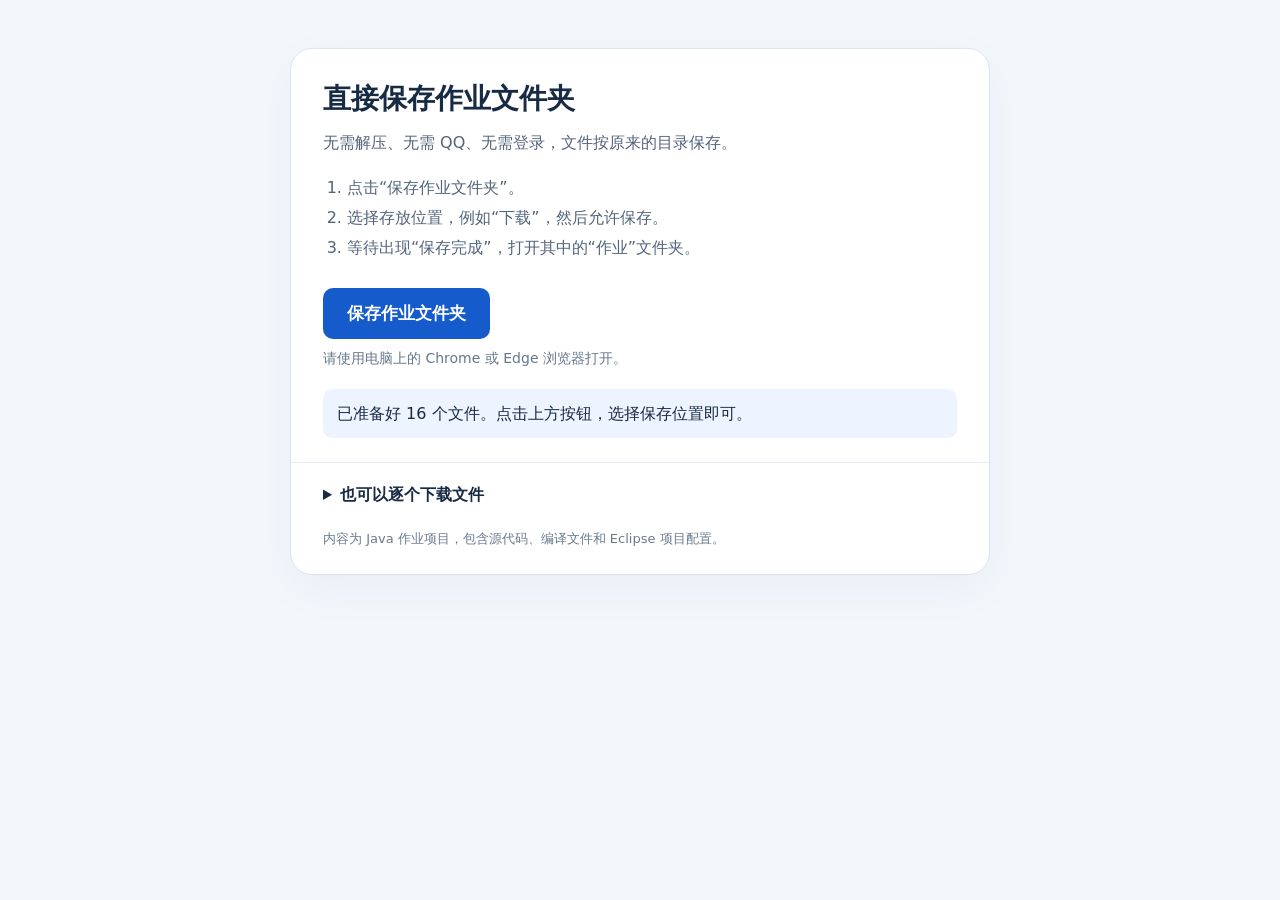
==== downloads/homework/index.html @ 347069c7 "Add folder download page without requiring ZIP extraction" ====
<!doctype html>
<html lang="zh-CN">
<head>
  <meta charset="utf-8">
  <meta name="viewport" content="width=device-width, initial-scale=1">
  <meta name="description" content="直接保存完整作业文件夹，无需解压、无需登录。">
  <title>保存作业文件夹</title>
  <style>
    :root{color-scheme:light;font-family:system-ui,-apple-system,"Segoe UI",sans-serif;color:#172b45;background:#f3f6fb}
    *{box-sizing:border-box}body{margin:0;padding:48px 20px}main{max-width:700px;margin:auto;background:#fff;border:1px solid #dce4f0;border-radius:22px;overflow:hidden;box-shadow:0 14px 50px #1834550a}
    header{padding:32px 32px 24px}h1{font-size:28px;line-height:1.3;margin:0 0 12px}p{line-height:1.7;margin:8px 0;color:#53657b}.steps{padding-left:24px;line-height:1.9;color:#53657b}.primary{border:0;background:#155bcc;color:white;border-radius:10px;padding:14px 24px;font:600 17px system-ui;cursor:pointer;min-height:50px;margin-top:8px}.primary:disabled{opacity:.65;cursor:wait}button:focus-visible,a:focus-visible{outline:3px solid #537fcd;outline-offset:3px}
    .support{font-size:14px;color:#66778c}.status{padding:12px 14px;background:#eef4ff;border-radius:9px;line-height:1.6;margin-top:18px;overflow-wrap:anywhere}.status[data-tone="error"]{background:#fff1ed;color:#983b24}.status[data-tone="success"]{background:#eaf8f0;color:#19633e}progress{width:100%;height:12px;margin-top:12px;accent-color:#155bcc}
    details{border-top:1px solid #e4eaf3;padding:22px 32px}summary{font-weight:600;cursor:pointer}ul.files{list-style:none;padding:0;margin:16px 0 0}.files li{display:flex;align-items:center;gap:12px;padding:11px 0;border-top:1px solid #edf0f6}.filename{flex:1;min-width:0;font-size:14px;overflow-wrap:anywhere}.size{display:block;font-size:12px;color:#748398;margin-top:3px}.download{flex-shrink:0;color:#155bcc;text-underline-offset:3px;font-size:14px}.error-hint{font-size:14px}footer{padding:0 32px 24px;color:#6b7b8e;font-size:13px;line-height:1.7}
    @media(max-width:480px){body{padding:18px 12px}header{padding:24px 20px}h1{font-size:25px}details{padding:20px}.primary{width:100%}footer{padding:0 20px 22px}}
  </style>
</head>
<body>
  <main>
    <header>
      <h1>直接保存作业文件夹</h1>
      <p>无需解压、无需 QQ、无需登录，文件按原来的目录保存。</p>
      <ol class="steps"><li>点击“保存作业文件夹”。</li><li>选择存放位置，例如“下载”，然后允许保存。</li><li>等待出现“保存完成”，打开其中的“作业”文件夹。</li></ol>
      <button class="primary" id="save" type="button">保存作业文件夹</button>
      <p class="support" id="support">请使用电脑上的 Chrome 或 Edge 浏览器打开。</p>
      <div class="status" id="status" role="status" aria-live="polite">正在准备文件…</div>
      <progress id="progress" value="0" max="16" aria-label="文件保存进度" hidden></progress>
    </header>
    <details id="individual"><summary>也可以逐个下载文件</summary><p class="error-hint">逐个下载的文件可能都放在浏览器默认下载目录；想保留完整目录，请使用上面的保存按钮。</p><ul class="files" id="files"></ul></details>
    <footer>内容为 Java 作业项目，包含源代码、编译文件和 Eclipse 项目配置。</footer>
  </main>
  <script id="file-data" type="application/json">[{"path":".classpath","size":226,"sha256":"86a7939d979dcd2c82e2f51ce54f451dcf150fe74d0739cbe7adfd8be35d4ab0","base64":"[base64]"},{"path":".project","size":408,"sha256":"dd14b4431c9c70fc4f774e6060ece5eb0584fc0ee33e3e4469791a91ecdc54e3","base64":"[base64]"},{"path":"src/ui/会员信息管理界面.class","size":225,"sha256":"cf76e2e7a4591b9bbeb7addfbc19210b1d011c412f5ca7a664875a98b7046e9e","base64":"yv66vgAAAEUADQoAAgADBwAEDAAFAAYBABBqYXZhL2xhbmcvT2JqZWN0AQAGPGluaXQ+AQADKClWBwAIAQAbdWkv5Lya5ZGY5L+h5oGv566h55CG55WM6Z2iAQAEQ29kZQEAD0xpbmVOdW1iZXJUYWJsZQEAClNvdXJjZUZpbGUBAB3kvJrlkZjkv6Hmga/nrqHnkIbnlYzpnaIuamF2YQAhAAcAAgAAAAAAAQABAAUABgABAAkAAAAdAAEAAQAAAAUqtwABsQAAAAEACgAAAAYAAQAAAAMAAQALAAAAAgAM"},{"path":"src/ui/会员信息管理界面.java","size":55,"sha256":"deedd4cb59dd9a5fb533d674ce4e555b4ef142d913ef97f032961e86721b0731","base64":"cGFja2FnZSB1aTsKCnB1YmxpYyBjbGFzcyDkvJrlkZjkv6Hmga/nrqHnkIbnlYzpnaIgewp9Cg=="},{"path":"src/ui/商品.class","size":2431,"sha256":"504d76c860c91ab4d7956d395249fede5345f4e8161401feca9a5300728123f3","base64":"yv66vgAAAEUAeAoAAgADBwAEDAAFAAYBABBqYXZhL2xhbmcvUmVjb3JkAQAGPGluaXQ+AQADKClWBwAIAQAiamF2YS9sYW5nL0lsbGVnYWxBcmd1bWVudEV4Y2VwdGlvbggACgEAGeWVhuWTgee8luWPt+W/[base64]/llYblk4EBAAbnvJblj7cBAAFJCQAxADcMADgAOQEABuWQjeensAEAEkxqYXZhL2xhbmcvU3RyaW5nOwkAMQA7DAA8ABsBAAbljZXku7cIAD4BABnllYblk4HmlbDph4/[base64]/[base64]/[base64]/[base64]"},{"path":"src/ui/商品.java","size":1081,"sha256":"2abc12a6834abb8950e864dc1d679049b71b19eb7ddfa5f87fdfa2c384e94c97","base64":"[base64]/[base64]"},{"path":"src/ui/登录界面.class","size":201,"sha256":"9024f419319b6e59dcebcdf6c47e6dfe695a39945e2d1ddf96c836adbd8ee042","base64":"[base64]"},{"path":"src/ui/登录界面.java","size":43,"sha256":"cf98e705a3d2d805fb080ea3160a51328187f3e68300d5e2811c1ef784075cdd","base64":"cGFja2FnZSB1aTsKCnB1YmxpYyBjbGFzcyDnmbvlvZXnlYzpnaIgewp9Cg=="},{"path":"src/ui/真情回馈界面.class","size":213,"sha256":"9f5fd8b5b9b88f77217a0e5962d71823321efd8ad0c95acf7ba0c1cd70c8b771","base64":"yv66vgAAAEUADQoAAgADBwAEDAAFAAYBABBqYXZhL2xhbmcvT2JqZWN0AQAGPGluaXQ+AQADKClWBwAIAQAVdWkv55yf5oOF5Zue6aaI55WM6Z2iAQAEQ29kZQEAD0xpbmVOdW1iZXJUYWJsZQEAClNvdXJjZUZpbGUBABfnnJ/mg4Xlm57ppojnlYzpnaIuamF2YQAhAAcAAgAAAAAAAQABAAUABgABAAkAAAAdAAEAAQAAAAUqtwABsQAAAAEACgAAAAYAAQAAAAMAAQALAAAAAgAM"},{"path":"src/ui/真情回馈界面.java","size":49,"sha256":"4a752195514718fe6a8c11e5e9df9c23ec8381cb452d689552043204f9fd6791","base64":"cGFja2FnZSB1aTsKCnB1YmxpYyBjbGFzcyDnnJ/mg4Xlm57ppojnlYzpnaIgewp9Cg=="},{"path":"src/ui/系统管理界面.class","size":213,"sha256":"58d687df64a0faa36d4a7671d4e801e0eb8fa98f73f1c7e320507570cfdc9f68","base64":"yv66vgAAAEUADQoAAgADBwAEDAAFAAYBABBqYXZhL2xhbmcvT2JqZWN0AQAGPGluaXQ+AQADKClWBwAIAQAVdWkv57O757uf566h55CG55WM6Z2iAQAEQ29kZQEAD0xpbmVOdW1iZXJUYWJsZQEAClNvdXJjZUZpbGUBABfns7vnu5/nrqHnkIbnlYzpnaIuamF2YQAhAAcAAgAAAAAAAQABAAUABgABAAkAAAAdAAEAAQAAAAUqtwABsQAAAAEACgAAAAYAAQAAAAMAAQALAAAAAgAM"},{"path":"src/ui/系统管理界面.java","size":49,"sha256":"e9926247691b6ea3ab0bfd0b25ee299e6fb897741b9a67471edc8fe8781d9d51","base64":"cGFja2FnZSB1aTsKCnB1YmxpYyBjbGFzcyDns7vnu5/nrqHnkIbnlYzpnaIgewp9Cg=="},{"path":"src/ui/购物系统.class","size":6699,"sha256":"1f8659cdf3d2b70a0fe4dd5e596fd10882c552e1658e8db9028b6d2f7b7ce609","base64":"yv66vgAAAEUBUgoAAgADBwAEDAAFAAYBABBqYXZhL2xhbmcvT2JqZWN0AQAGPGluaXQ+AQADKClWBwAIAQAXamF2YS91dGlsL0xpbmtlZEhhc2hNYXAKAAcAAwkACwAMBwANDAAOAA8BAA91aS/otK3nianns7vnu58BAAzllYblk4HliJfooagBAA9MamF2YS91dGlsL01hcDsJAAsAEQwAEgATAQAG6L6T5YWlAQATTGphdmEvdXRpbC9TY2FubmVyOwoACwAVDAAWAAYBAA/[base64]/osKLkvb/nlKjmt5jlrp3kuZDotK3nrqHnkIbns7vnu5/vvIzlho3op4HvvIEKAEgASQcASgwASwBMAQATamF2YS9pby9QcmludFN0cmVhbQEAB3ByaW50bG4BABUoTGphdmEvbGFuZy9TdHJpbmc7KVYKAEgATgwASwAGCABQAQAlCeasoui/[base64]/[base64]/[base64]/[base64]/[base64]/[base64]/[base64]/[base64]/[base64]/ACAAAgcBLQcAFwABBwAx/wAHAAMHAS0HABcHADEAAQcAMQX5AAEAAQAtAAYAAQEoAAAAfAAEAAMAAAAsBDwbmQAgKrYANyoEBQO2ADo9HASgAAoqtgA+pwAFAzyn/+KyAEESRbYAR7EAAAACASkAAAAqAAoAAAAcAAIAHQAGAB4ACgAfABIAIAAXACEAHgAjACAAJQAjACYAKwAnASwAAAAOAAT8AAIB/[base64]/5IqtgBmp/+Lp/+IAzyn/4O7AGlZEmu3AG2/sQAAAAIBKQAAAEoAEgAAADQAAgA1AAYANgAMADcAFAA4ABwAOQAkADoALAA7ADQAPAA8AD0ARAA+AEwAQABwAEIAcwBDAHoARQB9AEYAggBHAIwASgEsAAAADgAH/AACAfsAbQIGAgQJAAIAaAAGAAEBKAAAAoMABgAIAAABmLIAQbYATbIAQRJvtgBHsgBBElG2AEcqtAAKuQBxAQC5AHcBAEwruQB9AQCZADgruQCDAQDAAIdNsgBBEokGvQACWQMstgCLuACPU1kELLYAlVNZBSy2AJm4AJ1TtgChV6f/xbIAQRKltgBHsgBBElG2AEe7AAdZtwAJTLIAQRKntgBZKgQqtAAKuQCpAQAEtgA6PRyaAAanADUqEqy2AK4+Kyq0AAocuACPuQCyAgDAAIcduACPugC2AAC5ALoEAFeyAEESvrYAR6f/[base64]/[base64]/QAfBwDJBwB++gBxAAIAPAA9AAEBKAAAAPkABgAGAAAAXyq0ABC2APS2APc6BBkEuAD8NgUdmQAIFQWZAA8VBRuhAAwVBRyjAAYVBaynAAU6BbIAQRMBAQa9AAJZAx2ZAAkTAQOnAAYTAQVTWQQbuACPU1kFHLgAj1O2AKFXp/+kAAEADAAqAC4A/wACASkAAAAqAAoAAACBAAwAgwATAIQAKACFACsAiAAuAIcAMACJADwAigBYAIkAXACLASwAAABQAAgA/QAbBwD4AQv6AAJCBwD/Af8AFQAFBwALAQEBBwD4AAUHAEgHAPgHAS8HAS8B/wACAAUHAAsBAQEHAPgABgcASAcA+AcBLwcBLwEHAPgAAgCwALEAAQEoAAAAgQACAAQAAAAtsgBBK7YAWSq0ABC2APS2APdNLLgA/D4dngAFHaynAAROsgBBEwEHtgBHp//WAAEAEgAcACAA/wACASkAAAAmAAkAAACQAAcAkQASAJMAFwCUABsAlQAdAJgAIACXACEAmQAqAJoBLAAAAA4ABAD8ABwHAPhCBwD/[base64]"},{"path":"src/ui/购物系统.java","size":6186,"sha256":"af73cfc87338b5e60e5ed18aabd0b982b121010bdfdc1b189b83c98700c77622","base64":"[base64]/[base64]/osKLkvb/nlKjmt5jlrp3kuZDotK3nrqHnkIbns7vnu5/vvIzlho3op4HvvIEiKTsKICAgIH0KCiAgICBwcml2YXRlIHZvaWQg5pi+56S655m75b2V55WM6Z2iKCkgewogICAgICAgIFN5c3RlbS5vdXQucHJpbnRsbigpOwogICAgICAgIFN5c3RlbS5vdXQucHJpbnRsbigiXHTmrKLov47kvb/nlKjmt5jlrp3kuZDotK3nrqHnkIbns7vnu58iKTsKICAgICAgICBTeXN0ZW0ub3V0LnByaW50bG4o5YiG6ZqU57q/[base64]/juS9v+eUqOa3mOWuneS5kOi0reeuoeeQhuezu+e7nyIpOwogICAgICAgICAgICBTeXN0ZW0ub3V0LnByaW50bG4o5YiG6ZqU57q/KTsKICAgICAgICAgICAgU3lzdGVtLm91dC5wcmludGxuKCJcdFx0MS7kvJrlkZjkv6Hmga/nrqHnkIYiKTsKICAgICAgICAgICAgU3lzdGVtLm91dC5wcmludGxuKCJcdFx0Mi7otK3niannu5PnrpciKTsKICAgICAgICAgICAgU3lzdGVtLm91dC5wcmludGxuKCJcdFx0My7nnJ/[base64]/[base64]/[base64]/ljJbph5Hpop0o5oC76YeR6aKdKSk7CiAgICAgICAgU3lzdGVtLm91dC5wcmludGxuKCLkuZ/mmK/[base64]/ICIw5oiWIiA6ICIiLCDmnIDlsI/[base64]/lOWbnigpIHsKICAgICAgICBTeXN0ZW0ub3V0LnByaW50KCLmjInlm57ovabplK7ov5Tlm57otK3nianns7vnu5/[base64]"},{"path":"src/ui/购物结算界面.class","size":213,"sha256":"af5b9c30bffc95490262af1fcd51f66a994b93b90a58fcddeff4b801ba106bfd","base64":"[base64]"},{"path":"src/ui/购物结算界面.java","size":49,"sha256":"0baa87c37447a47625d592ead98c620a2c4c98e00c03400b07501d279e9e5d50","base64":"cGFja2FnZSB1aTsKCnB1YmxpYyBjbGFzcyDotK3niannu5PnrpfnlYzpnaIgewp9Cg=="}]</script>
  <script>
  'use strict';
  const files = JSON.parse(document.getElementById('file-data').textContent);
  const saveButton = document.getElementById('save');
  const statusBox = document.getElementById('status');
  const progress = document.getElementById('progress');
  const supported = typeof window.showDirectoryPicker === 'function' && window.isSecureContext;
  function fileBytes(file) {
    const binary = atob(file.base64);
    return Uint8Array.from(binary, character => character.charCodeAt(0));
  }
  function setStatus(text, tone = '') { statusBox.textContent = text; statusBox.dataset.tone = tone; }
  async function unusedFolder(parent) {
    for (let number = 1; number <= 1000; number++) {
      const name = number === 1 ? '作业' : `作业 (${number})`;
      try { await parent.getDirectoryHandle(name); }
      catch (error) {
        if (error.name === 'TypeMismatchError') continue;
        if (error.name !== 'NotFoundError') throw error;
        return { handle: await parent.getDirectoryHandle(name, { create: true }), name };
      }
    }
    throw new Error('该位置已经有很多同名文件夹，请选择其他存放位置。');
  }
  async function saveProject() {
    if (!supported) return;
    let completed = 0;
    saveButton.disabled = true;
    progress.value = 0;
    progress.max = files.length;
    progress.hidden = true;
    try {
      const parent = await window.showDirectoryPicker({ id: 'gengqiu-homework-download', mode: 'readwrite', startIn: 'downloads' });
      const folder = await unusedFolder(parent);
      progress.hidden = false;
      for (const file of files) {
        const parts = file.path.split('/');
        if (parts.some(part => !part || part === '.' || part === '..')) throw new Error('文件路径无效。');
        let directory = folder.handle;
        for (const name of parts.slice(0, -1)) directory = await directory.getDirectoryHandle(name, { create: true });
        setStatus(`正在保存 ${completed + 1}/${files.length}：${file.path}`);
        const handle = await directory.getFileHandle(parts[parts.length - 1], { create: true });
        const writable = await handle.createWritable();
        try { await writable.write(fileBytes(file)); await writable.close(); }
        catch (error) { try { await writable.abort(); } catch {} throw error; }
        completed++;
        progress.value = completed;
      }
      setStatus(`保存完成！已将 ${files.length} 个文件保存到你选择的位置中的“${folder.name}”文件夹，可直接打开，无需解压。`, 'success');
    } catch (error) {
      if (error.name === 'AbortError' && completed === 0) setStatus('已取消选择存放位置。可以再次点击按钮。');
      else if (error.name === 'NotAllowedError' || error.name === 'SecurityError') setStatus(`没有获得文件夹写入权限。请选择“下载”或自己新建的文件夹，并允许保存。已保存 ${completed}/${files.length} 个文件。`, 'error');
      else setStatus(`保存未完成（${completed}/${files.length} 个文件）：${error.message || '请重新选择存放位置。'}`, 'error');
    } finally { saveButton.disabled = false; }
  }
  saveButton.addEventListener('click', saveProject);
  const fileList = document.getElementById('files');
  for (const file of files) {
    const li = document.createElement('li');
    const label = document.createElement('span'); label.className = 'filename'; label.textContent = file.path;
    const size = document.createElement('span'); size.className = 'size'; size.textContent = `${file.size} 字节`; label.append(size);
    const link = document.createElement('a'); link.className = 'download'; link.textContent = '下载';
    link.download = file.path.split('/').pop(); link.href = URL.createObjectURL(new Blob([fileBytes(file)], { type: 'application/octet-stream' }));
    li.append(label, link); fileList.append(li);
  }
  if (supported) setStatus(`已准备好 ${files.length} 个文件。点击上方按钮，选择保存位置即可。`);
  else {
    saveButton.hidden = true;
    document.getElementById('support').textContent = '此浏览器不支持直接保存完整文件夹。请在电脑的 Chrome 或 Edge 中打开本页，或从下方逐个下载。';
    document.getElementById('individual').open = true;
    setStatus('文件已准备好，可在下方逐个下载。');
  }
  </script>
</body>
</html>
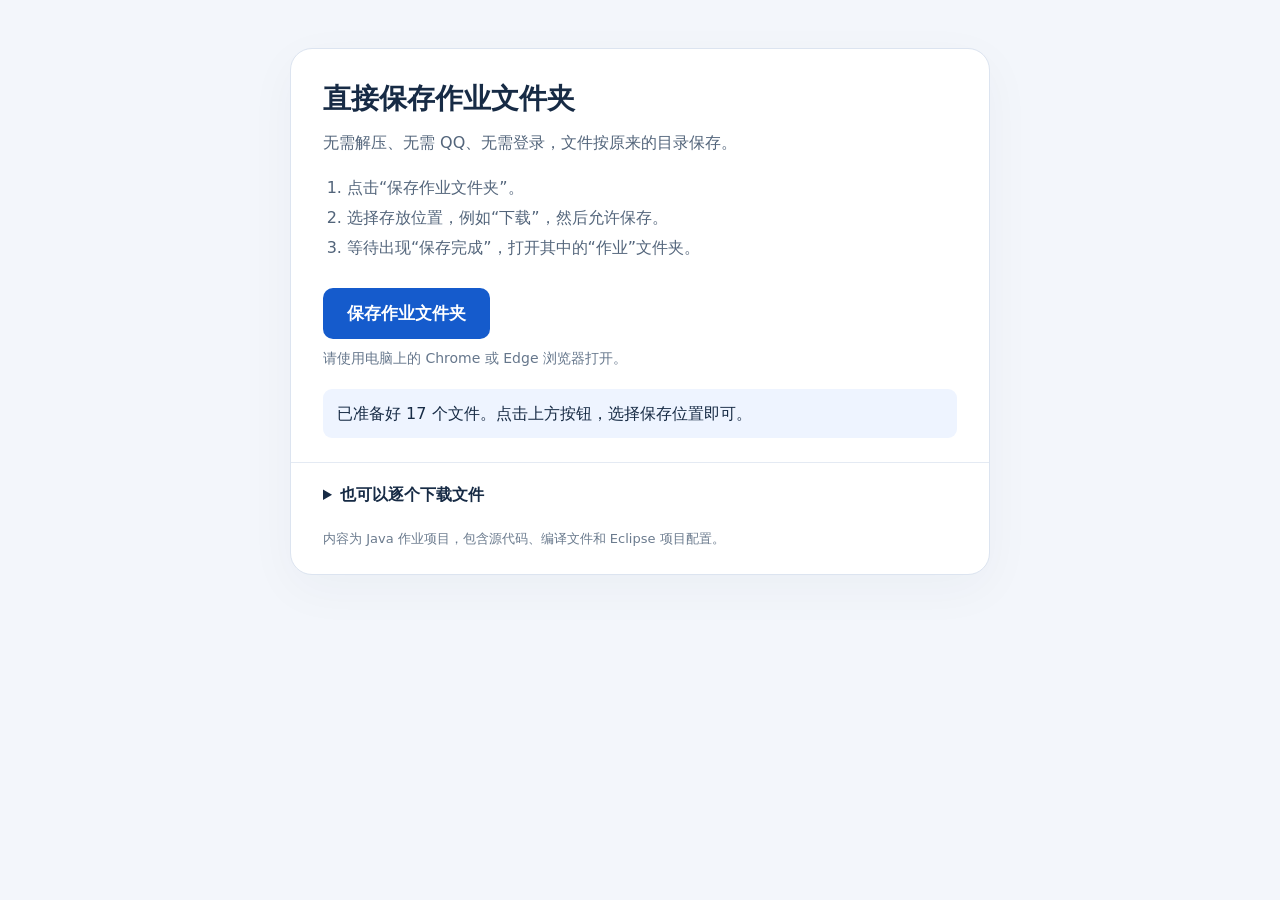
==== commit 4aca732f: "Add CustPay Java source to homework downloads" ====
--- a/downloads/homework/index.html
+++ b/downloads/homework/index.html
@@ -23,12 +23,12 @@
       <button class="primary" id="save" type="button">保存作业文件夹</button>
       <p class="support" id="support">请使用电脑上的 Chrome 或 Edge 浏览器打开。</p>
       <div class="status" id="status" role="status" aria-live="polite">正在准备文件…</div>
-      <progress id="progress" value="0" max="16" aria-label="文件保存进度" hidden></progress>
+      <progress id="progress" value="0" max="17" aria-label="文件保存进度" hidden></progress>
     </header>
     <details id="individual"><summary>也可以逐个下载文件</summary><p class="error-hint">逐个下载的文件可能都放在浏览器默认下载目录；想保留完整目录，请使用上面的保存按钮。</p><ul class="files" id="files"></ul></details>
     <footer>内容为 Java 作业项目，包含源代码、编译文件和 Eclipse 项目配置。</footer>
   </main>
-  <script id="file-data" type="application/json">[{"path":".classpath","size":226,"sha256":"86a7939d979dcd2c82e2f51ce54f451dcf150fe74d0739cbe7adfd8be35d4ab0","base64":"[base64]"},{"path":".project","size":408,"sha256":"dd14b4431c9c70fc4f774e6060ece5eb0584fc0ee33e3e4469791a91ecdc54e3","base64":"[base64]"},{"path":"src/ui/会员信息管理界面.class","size":225,"sha256":"cf76e2e7a4591b9bbeb7addfbc19210b1d011c412f5ca7a664875a98b7046e9e","base64":"yv66vgAAAEUADQoAAgADBwAEDAAFAAYBABBqYXZhL2xhbmcvT2JqZWN0AQAGPGluaXQ+AQADKClWBwAIAQAbdWkv5Lya5ZGY5L+h5oGv566h55CG55WM6Z2iAQAEQ29kZQEAD0xpbmVOdW1iZXJUYWJsZQEAClNvdXJjZUZpbGUBAB3kvJrlkZjkv6Hmga/nrqHnkIbnlYzpnaIuamF2YQAhAAcAAgAAAAAAAQABAAUABgABAAkAAAAdAAEAAQAAAAUqtwABsQAAAAEACgAAAAYAAQAAAAMAAQALAAAAAgAM"},{"path":"src/ui/会员信息管理界面.java","size":55,"sha256":"deedd4cb59dd9a5fb533d674ce4e555b4ef142d913ef97f032961e86721b0731","base64":"cGFja2FnZSB1aTsKCnB1YmxpYyBjbGFzcyDkvJrlkZjkv6Hmga/nrqHnkIbnlYzpnaIgewp9Cg=="},{"path":"src/ui/商品.class","size":2431,"sha256":"504d76c860c91ab4d7956d395249fede5345f4e8161401feca9a5300728123f3","base64":"yv66vgAAAEUAeAoAAgADBwAEDAAFAAYBABBqYXZhL2xhbmcvUmVjb3JkAQAGPGluaXQ+AQADKClWBwAIAQAiamF2YS9sYW5nL0lsbGVnYWxBcmd1bWVudEV4Y2VwdGlvbggACgEAGeWVhuWTgee8luWPt+W/[base64]/llYblk4EBAAbnvJblj7cBAAFJCQAxADcMADgAOQEABuWQjeensAEAEkxqYXZhL2xhbmcvU3RyaW5nOwkAMQA7DAA8ABsBAAbljZXku7cIAD4BABnllYblk4HmlbDph4/[base64]/[base64]/[base64]/[base64]"},{"path":"src/ui/商品.java","size":1081,"sha256":"2abc12a6834abb8950e864dc1d679049b71b19eb7ddfa5f87fdfa2c384e94c97","base64":"[base64]/[base64]"},{"path":"src/ui/登录界面.class","size":201,"sha256":"9024f419319b6e59dcebcdf6c47e6dfe695a39945e2d1ddf96c836adbd8ee042","base64":"[base64]"},{"path":"src/ui/登录界面.java","size":43,"sha256":"cf98e705a3d2d805fb080ea3160a51328187f3e68300d5e2811c1ef784075cdd","base64":"cGFja2FnZSB1aTsKCnB1YmxpYyBjbGFzcyDnmbvlvZXnlYzpnaIgewp9Cg=="},{"path":"src/ui/真情回馈界面.class","size":213,"sha256":"9f5fd8b5b9b88f77217a0e5962d71823321efd8ad0c95acf7ba0c1cd70c8b771","base64":"yv66vgAAAEUADQoAAgADBwAEDAAFAAYBABBqYXZhL2xhbmcvT2JqZWN0AQAGPGluaXQ+AQADKClWBwAIAQAVdWkv55yf5oOF5Zue6aaI55WM6Z2iAQAEQ29kZQEAD0xpbmVOdW1iZXJUYWJsZQEAClNvdXJjZUZpbGUBABfnnJ/mg4Xlm57ppojnlYzpnaIuamF2YQAhAAcAAgAAAAAAAQABAAUABgABAAkAAAAdAAEAAQAAAAUqtwABsQAAAAEACgAAAAYAAQAAAAMAAQALAAAAAgAM"},{"path":"src/ui/真情回馈界面.java","size":49,"sha256":"4a752195514718fe6a8c11e5e9df9c23ec8381cb452d689552043204f9fd6791","base64":"cGFja2FnZSB1aTsKCnB1YmxpYyBjbGFzcyDnnJ/mg4Xlm57ppojnlYzpnaIgewp9Cg=="},{"path":"src/ui/系统管理界面.class","size":213,"sha256":"58d687df64a0faa36d4a7671d4e801e0eb8fa98f73f1c7e320507570cfdc9f68","base64":"yv66vgAAAEUADQoAAgADBwAEDAAFAAYBABBqYXZhL2xhbmcvT2JqZWN0AQAGPGluaXQ+AQADKClWBwAIAQAVdWkv57O757uf566h55CG55WM6Z2iAQAEQ29kZQEAD0xpbmVOdW1iZXJUYWJsZQEAClNvdXJjZUZpbGUBABfns7vnu5/nrqHnkIbnlYzpnaIuamF2YQAhAAcAAgAAAAAAAQABAAUABgABAAkAAAAdAAEAAQAAAAUqtwABsQAAAAEACgAAAAYAAQAAAAMAAQALAAAAAgAM"},{"path":"src/ui/系统管理界面.java","size":49,"sha256":"e9926247691b6ea3ab0bfd0b25ee299e6fb897741b9a67471edc8fe8781d9d51","base64":"cGFja2FnZSB1aTsKCnB1YmxpYyBjbGFzcyDns7vnu5/nrqHnkIbnlYzpnaIgewp9Cg=="},{"path":"src/ui/购物系统.class","size":6699,"sha256":"1f8659cdf3d2b70a0fe4dd5e596fd10882c552e1658e8db9028b6d2f7b7ce609","base64":"yv66vgAAAEUBUgoAAgADBwAEDAAFAAYBABBqYXZhL2xhbmcvT2JqZWN0AQAGPGluaXQ+AQADKClWBwAIAQAXamF2YS91dGlsL0xpbmtlZEhhc2hNYXAKAAcAAwkACwAMBwANDAAOAA8BAA91aS/otK3nianns7vnu58BAAzllYblk4HliJfooagBAA9MamF2YS91dGlsL01hcDsJAAsAEQwAEgATAQAG6L6T5YWlAQATTGphdmEvdXRpbC9TY2FubmVyOwoACwAVDAAWAAYBAA/[base64]/osKLkvb/nlKjmt5jlrp3kuZDotK3nrqHnkIbns7vnu5/vvIzlho3op4HvvIEKAEgASQcASgwASwBMAQATamF2YS9pby9QcmludFN0cmVhbQEAB3ByaW50bG4BABUoTGphdmEvbGFuZy9TdHJpbmc7KVYKAEgATgwASwAGCABQAQAlCeasoui/[base64]/[base64]/[base64]/[base64]/[base64]/[base64]/[base64]/[base64]/[base64]/ACAAAgcBLQcAFwABBwAx/wAHAAMHAS0HABcHADEAAQcAMQX5AAEAAQAtAAYAAQEoAAAAfAAEAAMAAAAsBDwbmQAgKrYANyoEBQO2ADo9HASgAAoqtgA+pwAFAzyn/+KyAEESRbYAR7EAAAACASkAAAAqAAoAAAAcAAIAHQAGAB4ACgAfABIAIAAXACEAHgAjACAAJQAjACYAKwAnASwAAAAOAAT8AAIB/[base64]/5IqtgBmp/+Lp/+IAzyn/4O7AGlZEmu3AG2/sQAAAAIBKQAAAEoAEgAAADQAAgA1AAYANgAMADcAFAA4ABwAOQAkADoALAA7ADQAPAA8AD0ARAA+AEwAQABwAEIAcwBDAHoARQB9AEYAggBHAIwASgEsAAAADgAH/AACAfsAbQIGAgQJAAIAaAAGAAEBKAAAAoMABgAIAAABmLIAQbYATbIAQRJvtgBHsgBBElG2AEcqtAAKuQBxAQC5AHcBAEwruQB9AQCZADgruQCDAQDAAIdNsgBBEokGvQACWQMstgCLuACPU1kELLYAlVNZBSy2AJm4AJ1TtgChV6f/xbIAQRKltgBHsgBBElG2AEe7AAdZtwAJTLIAQRKntgBZKgQqtAAKuQCpAQAEtgA6PRyaAAanADUqEqy2AK4+Kyq0AAocuACPuQCyAgDAAIcduACPugC2AAC5ALoEAFeyAEESvrYAR6f/[base64]/[base64]/QAfBwDJBwB++gBxAAIAPAA9AAEBKAAAAPkABgAGAAAAXyq0ABC2APS2APc6BBkEuAD8NgUdmQAIFQWZAA8VBRuhAAwVBRyjAAYVBaynAAU6BbIAQRMBAQa9AAJZAx2ZAAkTAQOnAAYTAQVTWQQbuACPU1kFHLgAj1O2AKFXp/+kAAEADAAqAC4A/wACASkAAAAqAAoAAACBAAwAgwATAIQAKACFACsAiAAuAIcAMACJADwAigBYAIkAXACLASwAAABQAAgA/QAbBwD4AQv6AAJCBwD/Af8AFQAFBwALAQEBBwD4AAUHAEgHAPgHAS8HAS8B/wACAAUHAAsBAQEHAPgABgcASAcA+AcBLwcBLwEHAPgAAgCwALEAAQEoAAAAgQACAAQAAAAtsgBBK7YAWSq0ABC2APS2APdNLLgA/D4dngAFHaynAAROsgBBEwEHtgBHp//WAAEAEgAcACAA/wACASkAAAAmAAkAAACQAAcAkQASAJMAFwCUABsAlQAdAJgAIACXACEAmQAqAJoBLAAAAA4ABAD8ABwHAPhCBwD/[base64]"},{"path":"src/ui/购物系统.java","size":6186,"sha256":"af73cfc87338b5e60e5ed18aabd0b982b121010bdfdc1b189b83c98700c77622","base64":"[base64]/[base64]/osKLkvb/nlKjmt5jlrp3kuZDotK3nrqHnkIbns7vnu5/vvIzlho3op4HvvIEiKTsKICAgIH0KCiAgICBwcml2YXRlIHZvaWQg5pi+56S655m75b2V55WM6Z2iKCkgewogICAgICAgIFN5c3RlbS5vdXQucHJpbnRsbigpOwogICAgICAgIFN5c3RlbS5vdXQucHJpbnRsbigiXHTmrKLov47kvb/nlKjmt5jlrp3kuZDotK3nrqHnkIbns7vnu58iKTsKICAgICAgICBTeXN0ZW0ub3V0LnByaW50bG4o5YiG6ZqU57q/[base64]/juS9v+eUqOa3mOWuneS5kOi0reeuoeeQhuezu+e7nyIpOwogICAgICAgICAgICBTeXN0ZW0ub3V0LnByaW50bG4o5YiG6ZqU57q/KTsKICAgICAgICAgICAgU3lzdGVtLm91dC5wcmludGxuKCJcdFx0MS7kvJrlkZjkv6Hmga/nrqHnkIYiKTsKICAgICAgICAgICAgU3lzdGVtLm91dC5wcmludGxuKCJcdFx0Mi7otK3niannu5PnrpciKTsKICAgICAgICAgICAgU3lzdGVtLm91dC5wcmludGxuKCJcdFx0My7nnJ/[base64]/[base64]/[base64]/ljJbph5Hpop0o5oC76YeR6aKdKSk7CiAgICAgICAgU3lzdGVtLm91dC5wcmludGxuKCLkuZ/mmK/[base64]/ICIw5oiWIiA6ICIiLCDmnIDlsI/[base64]/lOWbnigpIHsKICAgICAgICBTeXN0ZW0ub3V0LnByaW50KCLmjInlm57ovabplK7ov5Tlm57otK3nianns7vnu5/[base64]"},{"path":"src/ui/购物结算界面.class","size":213,"sha256":"af5b9c30bffc95490262af1fcd51f66a994b93b90a58fcddeff4b801ba106bfd","base64":"[base64]"},{"path":"src/ui/购物结算界面.java","size":49,"sha256":"0baa87c37447a47625d592ead98c620a2c4c98e00c03400b07501d279e9e5d50","base64":"cGFja2FnZSB1aTsKCnB1YmxpYyBjbGFzcyDotK3niannu5PnrpfnlYzpnaIgewp9Cg=="}]</script>
+  <script id="file-data" type="application/json">[{"path":".classpath","size":226,"sha256":"86a7939d979dcd2c82e2f51ce54f451dcf150fe74d0739cbe7adfd8be35d4ab0","base64":"[base64]"},{"path":".project","size":408,"sha256":"dd14b4431c9c70fc4f774e6060ece5eb0584fc0ee33e3e4469791a91ecdc54e3","base64":"[base64]"},{"path":"src/ui/会员信息管理界面.class","size":225,"sha256":"cf76e2e7a4591b9bbeb7addfbc19210b1d011c412f5ca7a664875a98b7046e9e","base64":"yv66vgAAAEUADQoAAgADBwAEDAAFAAYBABBqYXZhL2xhbmcvT2JqZWN0AQAGPGluaXQ+AQADKClWBwAIAQAbdWkv5Lya5ZGY5L+h5oGv566h55CG55WM6Z2iAQAEQ29kZQEAD0xpbmVOdW1iZXJUYWJsZQEAClNvdXJjZUZpbGUBAB3kvJrlkZjkv6Hmga/nrqHnkIbnlYzpnaIuamF2YQAhAAcAAgAAAAAAAQABAAUABgABAAkAAAAdAAEAAQAAAAUqtwABsQAAAAEACgAAAAYAAQAAAAMAAQALAAAAAgAM"},{"path":"src/ui/会员信息管理界面.java","size":55,"sha256":"deedd4cb59dd9a5fb533d674ce4e555b4ef142d913ef97f032961e86721b0731","base64":"cGFja2FnZSB1aTsKCnB1YmxpYyBjbGFzcyDkvJrlkZjkv6Hmga/nrqHnkIbnlYzpnaIgewp9Cg=="},{"path":"src/ui/商品.class","size":2431,"sha256":"504d76c860c91ab4d7956d395249fede5345f4e8161401feca9a5300728123f3","base64":"yv66vgAAAEUAeAoAAgADBwAEDAAFAAYBABBqYXZhL2xhbmcvUmVjb3JkAQAGPGluaXQ+AQADKClWBwAIAQAiamF2YS9sYW5nL0lsbGVnYWxBcmd1bWVudEV4Y2VwdGlvbggACgEAGeWVhuWTgee8luWPt+W/[base64]/llYblk4EBAAbnvJblj7cBAAFJCQAxADcMADgAOQEABuWQjeensAEAEkxqYXZhL2xhbmcvU3RyaW5nOwkAMQA7DAA8ABsBAAbljZXku7cIAD4BABnllYblk4HmlbDph4/[base64]/[base64]/[base64]/[base64]"},{"path":"src/ui/商品.java","size":1081,"sha256":"2abc12a6834abb8950e864dc1d679049b71b19eb7ddfa5f87fdfa2c384e94c97","base64":"[base64]/[base64]"},{"path":"src/ui/登录界面.class","size":201,"sha256":"9024f419319b6e59dcebcdf6c47e6dfe695a39945e2d1ddf96c836adbd8ee042","base64":"[base64]"},{"path":"src/ui/登录界面.java","size":43,"sha256":"cf98e705a3d2d805fb080ea3160a51328187f3e68300d5e2811c1ef784075cdd","base64":"cGFja2FnZSB1aTsKCnB1YmxpYyBjbGFzcyDnmbvlvZXnlYzpnaIgewp9Cg=="},{"path":"src/ui/真情回馈界面.class","size":213,"sha256":"9f5fd8b5b9b88f77217a0e5962d71823321efd8ad0c95acf7ba0c1cd70c8b771","base64":"yv66vgAAAEUADQoAAgADBwAEDAAFAAYBABBqYXZhL2xhbmcvT2JqZWN0AQAGPGluaXQ+AQADKClWBwAIAQAVdWkv55yf5oOF5Zue6aaI55WM6Z2iAQAEQ29kZQEAD0xpbmVOdW1iZXJUYWJsZQEAClNvdXJjZUZpbGUBABfnnJ/mg4Xlm57ppojnlYzpnaIuamF2YQAhAAcAAgAAAAAAAQABAAUABgABAAkAAAAdAAEAAQAAAAUqtwABsQAAAAEACgAAAAYAAQAAAAMAAQALAAAAAgAM"},{"path":"src/ui/真情回馈界面.java","size":49,"sha256":"4a752195514718fe6a8c11e5e9df9c23ec8381cb452d689552043204f9fd6791","base64":"cGFja2FnZSB1aTsKCnB1YmxpYyBjbGFzcyDnnJ/mg4Xlm57ppojnlYzpnaIgewp9Cg=="},{"path":"src/ui/系统管理界面.class","size":213,"sha256":"58d687df64a0faa36d4a7671d4e801e0eb8fa98f73f1c7e320507570cfdc9f68","base64":"yv66vgAAAEUADQoAAgADBwAEDAAFAAYBABBqYXZhL2xhbmcvT2JqZWN0AQAGPGluaXQ+AQADKClWBwAIAQAVdWkv57O757uf566h55CG55WM6Z2iAQAEQ29kZQEAD0xpbmVOdW1iZXJUYWJsZQEAClNvdXJjZUZpbGUBABfns7vnu5/nrqHnkIbnlYzpnaIuamF2YQAhAAcAAgAAAAAAAQABAAUABgABAAkAAAAdAAEAAQAAAAUqtwABsQAAAAEACgAAAAYAAQAAAAMAAQALAAAAAgAM"},{"path":"src/ui/系统管理界面.java","size":49,"sha256":"e9926247691b6ea3ab0bfd0b25ee299e6fb897741b9a67471edc8fe8781d9d51","base64":"cGFja2FnZSB1aTsKCnB1YmxpYyBjbGFzcyDns7vnu5/nrqHnkIbnlYzpnaIgewp9Cg=="},{"path":"src/ui/购物系统.class","size":6699,"sha256":"1f8659cdf3d2b70a0fe4dd5e596fd10882c552e1658e8db9028b6d2f7b7ce609","base64":"yv66vgAAAEUBUgoAAgADBwAEDAAFAAYBABBqYXZhL2xhbmcvT2JqZWN0AQAGPGluaXQ+AQADKClWBwAIAQAXamF2YS91dGlsL0xpbmtlZEhhc2hNYXAKAAcAAwkACwAMBwANDAAOAA8BAA91aS/otK3nianns7vnu58BAAzllYblk4HliJfooagBAA9MamF2YS91dGlsL01hcDsJAAsAEQwAEgATAQAG6L6T5YWlAQATTGphdmEvdXRpbC9TY2FubmVyOwoACwAVDAAWAAYBAA/[base64]/osKLkvb/nlKjmt5jlrp3kuZDotK3nrqHnkIbns7vnu5/vvIzlho3op4HvvIEKAEgASQcASgwASwBMAQATamF2YS9pby9QcmludFN0cmVhbQEAB3ByaW50bG4BABUoTGphdmEvbGFuZy9TdHJpbmc7KVYKAEgATgwASwAGCABQAQAlCeasoui/[base64]/[base64]/[base64]/[base64]/[base64]/[base64]/[base64]/[base64]/[base64]/ACAAAgcBLQcAFwABBwAx/wAHAAMHAS0HABcHADEAAQcAMQX5AAEAAQAtAAYAAQEoAAAAfAAEAAMAAAAsBDwbmQAgKrYANyoEBQO2ADo9HASgAAoqtgA+pwAFAzyn/+KyAEESRbYAR7EAAAACASkAAAAqAAoAAAAcAAIAHQAGAB4ACgAfABIAIAAXACEAHgAjACAAJQAjACYAKwAnASwAAAAOAAT8AAIB/[base64]/5IqtgBmp/+Lp/+IAzyn/4O7AGlZEmu3AG2/sQAAAAIBKQAAAEoAEgAAADQAAgA1AAYANgAMADcAFAA4ABwAOQAkADoALAA7ADQAPAA8AD0ARAA+AEwAQABwAEIAcwBDAHoARQB9AEYAggBHAIwASgEsAAAADgAH/AACAfsAbQIGAgQJAAIAaAAGAAEBKAAAAoMABgAIAAABmLIAQbYATbIAQRJvtgBHsgBBElG2AEcqtAAKuQBxAQC5AHcBAEwruQB9AQCZADgruQCDAQDAAIdNsgBBEokGvQACWQMstgCLuACPU1kELLYAlVNZBSy2AJm4AJ1TtgChV6f/xbIAQRKltgBHsgBBElG2AEe7AAdZtwAJTLIAQRKntgBZKgQqtAAKuQCpAQAEtgA6PRyaAAanADUqEqy2AK4+Kyq0AAocuACPuQCyAgDAAIcduACPugC2AAC5ALoEAFeyAEESvrYAR6f/[base64]/[base64]/QAfBwDJBwB++gBxAAIAPAA9AAEBKAAAAPkABgAGAAAAXyq0ABC2APS2APc6BBkEuAD8NgUdmQAIFQWZAA8VBRuhAAwVBRyjAAYVBaynAAU6BbIAQRMBAQa9AAJZAx2ZAAkTAQOnAAYTAQVTWQQbuACPU1kFHLgAj1O2AKFXp/+kAAEADAAqAC4A/wACASkAAAAqAAoAAACBAAwAgwATAIQAKACFACsAiAAuAIcAMACJADwAigBYAIkAXACLASwAAABQAAgA/QAbBwD4AQv6AAJCBwD/Af8AFQAFBwALAQEBBwD4AAUHAEgHAPgHAS8HAS8B/wACAAUHAAsBAQEHAPgABgcASAcA+AcBLwcBLwEHAPgAAgCwALEAAQEoAAAAgQACAAQAAAAtsgBBK7YAWSq0ABC2APS2APdNLLgA/D4dngAFHaynAAROsgBBEwEHtgBHp//WAAEAEgAcACAA/wACASkAAAAmAAkAAACQAAcAkQASAJMAFwCUABsAlQAdAJgAIACXACEAmQAqAJoBLAAAAA4ABAD8ABwHAPhCBwD/[base64]"},{"path":"src/ui/购物系统.java","size":6186,"sha256":"af73cfc87338b5e60e5ed18aabd0b982b121010bdfdc1b189b83c98700c77622","base64":"[base64]/[base64]/osKLkvb/nlKjmt5jlrp3kuZDotK3nrqHnkIbns7vnu5/vvIzlho3op4HvvIEiKTsKICAgIH0KCiAgICBwcml2YXRlIHZvaWQg5pi+56S655m75b2V55WM6Z2iKCkgewogICAgICAgIFN5c3RlbS5vdXQucHJpbnRsbigpOwogICAgICAgIFN5c3RlbS5vdXQucHJpbnRsbigiXHTmrKLov47kvb/nlKjmt5jlrp3kuZDotK3nrqHnkIbns7vnu58iKTsKICAgICAgICBTeXN0ZW0ub3V0LnByaW50bG4o5YiG6ZqU57q/[base64]/juS9v+eUqOa3mOWuneS5kOi0reeuoeeQhuezu+e7nyIpOwogICAgICAgICAgICBTeXN0ZW0ub3V0LnByaW50bG4o5YiG6ZqU57q/KTsKICAgICAgICAgICAgU3lzdGVtLm91dC5wcmludGxuKCJcdFx0MS7kvJrlkZjkv6Hmga/nrqHnkIYiKTsKICAgICAgICAgICAgU3lzdGVtLm91dC5wcmludGxuKCJcdFx0Mi7otK3niannu5PnrpciKTsKICAgICAgICAgICAgU3lzdGVtLm91dC5wcmludGxuKCJcdFx0My7nnJ/[base64]/[base64]/[base64]/ljJbph5Hpop0o5oC76YeR6aKdKSk7CiAgICAgICAgU3lzdGVtLm91dC5wcmludGxuKCLkuZ/mmK/[base64]/ICIw5oiWIiA6ICIiLCDmnIDlsI/[base64]/lOWbnigpIHsKICAgICAgICBTeXN0ZW0ub3V0LnByaW50KCLmjInlm57ovabplK7ov5Tlm57otK3nianns7vnu5/[base64]"},{"path":"src/ui/购物结算界面.class","size":213,"sha256":"af5b9c30bffc95490262af1fcd51f66a994b93b90a58fcddeff4b801ba106bfd","base64":"[base64]"},{"path":"src/ui/购物结算界面.java","size":49,"sha256":"0baa87c37447a47625d592ead98c620a2c4c98e00c03400b07501d279e9e5d50","base64":"cGFja2FnZSB1aTsKCnB1YmxpYyBjbGFzcyDotK3niannu5PnrpfnlYzpnaIgewp9Cg=="},{"path":"CustPay.java","size":1621,"sha256":"90498190e3bb5f88e297977ece0edb512563d88ea11bb6b09c0388a740e11ed8","base64":"[base64]/[base64]/[base64]/pSIgKyAoZG91YmxlKSBNYXRoLnJvdW5kKGZpbmFsUGF5ICogMTAwKSAvIDEwMCk7CiAgICAgICAgU3lzdGVtLm91dC5wcmludGxuKCLlrp7pmYXku5jotLk6XHTvv6UxMDAwIik7CiAgICAgICAgU3lzdGVtLm91dC5wcmludGxuKCLmib7pm7Y6XHRcdO+/pSIgKyAoZG91YmxlKSBNYXRoLnJvdW5kKHJldHVybk1vbmV5ICogMTAwKSAvIDEwMCk7CiAgICAgICAgU3lzdGVtLm91dC5wcmludGxuKCLmnKzmrKHotK3nianmiYDojrfnmoTnp6/liIbmmK/vvJogIiArIHNjb3JlKTsKICAgICAgICBTeXN0ZW0ub3V0LnByaW50bG4oIioqKioqKioqKioqKioqKioqKioqKioqKioqKioqKioqKioqKioqKioiKTsKICAgICAgICBpbi5jbG9zZSgpOwogICAgfQp9Cg=="}]</script>
   <script>
   'use strict';
   const files = JSON.parse(document.getElementById('file-data').textContent);
